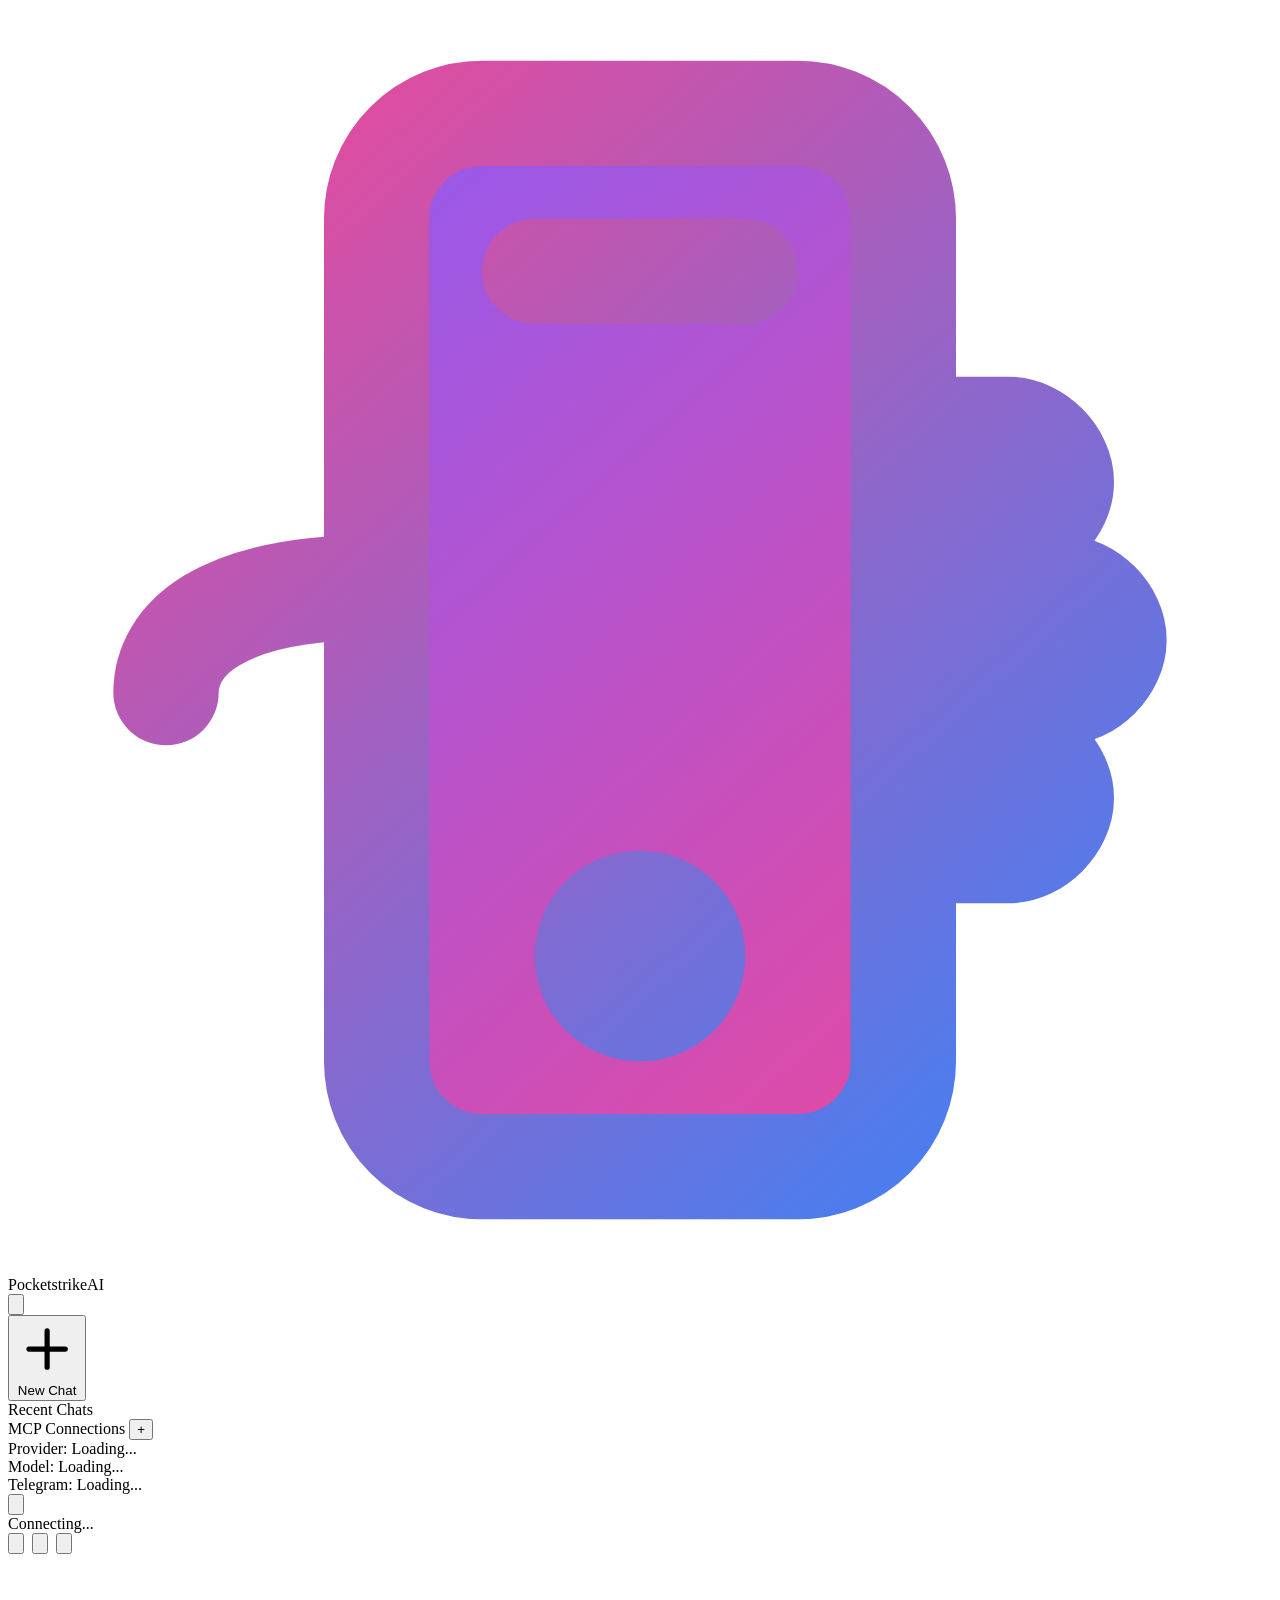
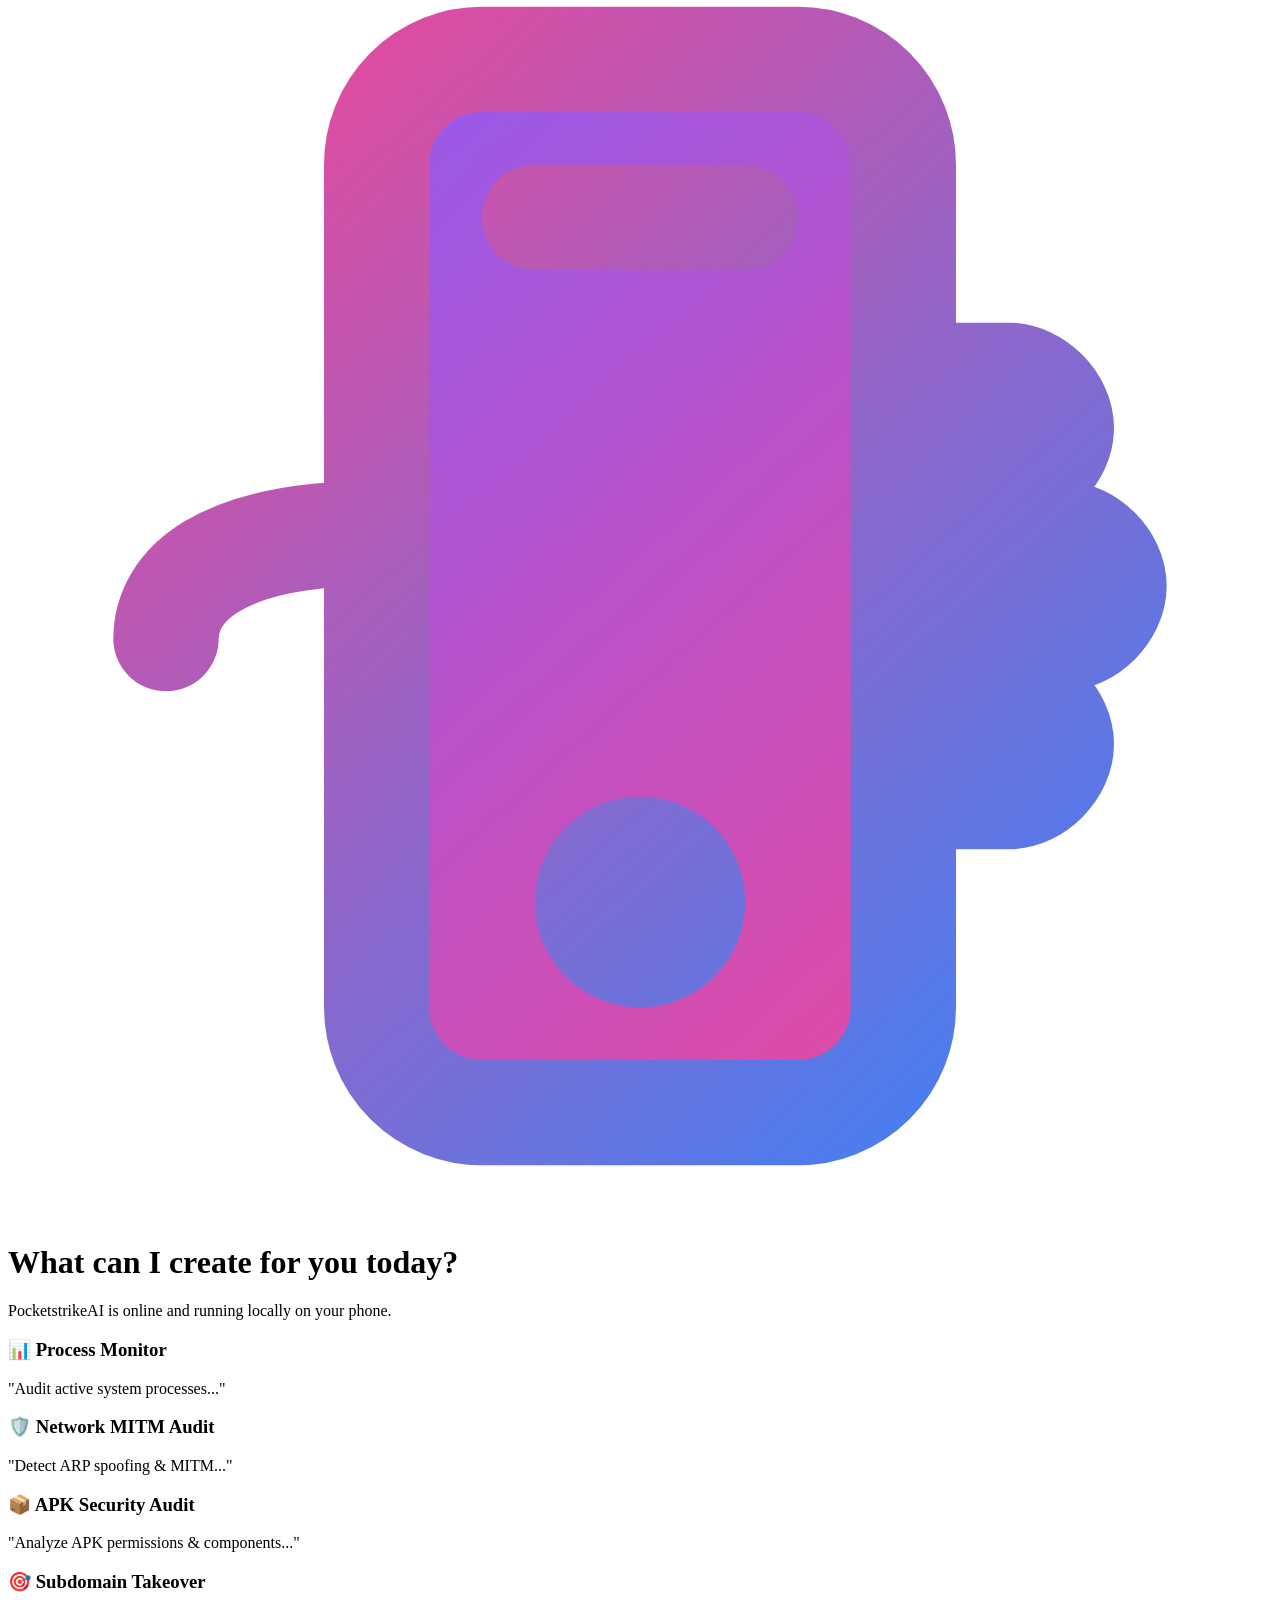
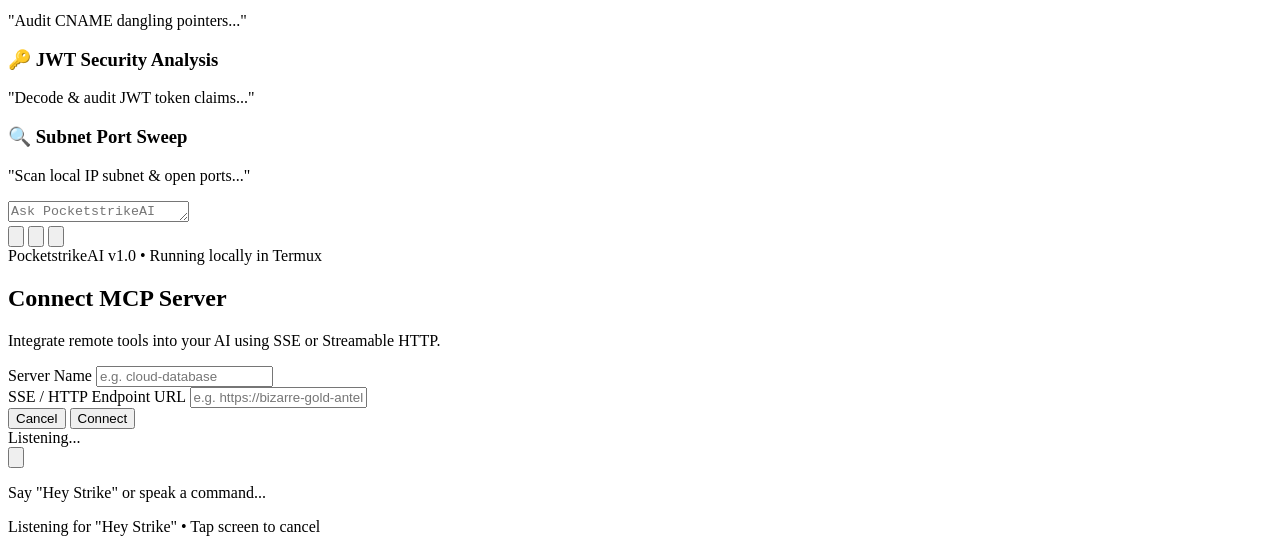
==== templates/index.html @ 2d90cb36 "Hey Strike voice + mobile control + HeyStrike APK + one-command start" ====
<!DOCTYPE html>
<html lang="en">
<head>
    <meta charset="UTF-8">
    <meta name="viewport" content="width=device-width, initial-scale=1.0, maximum-scale=1.0, user-scalable=no">
    <title>PocketstrikeAI - Local Chat Client</title>
    <!-- Outfit & Inter Google Fonts -->
    <link rel="preconnect" href="https://fonts.googleapis.com">
    <link rel="preconnect" href="https://fonts.gstatic.com" crossorigin>
    <link href="https://fonts.googleapis.com/css2?family=Inter:wght@300;400;500;600&family=Outfit:wght@400;500;600;700;800&display=swap" rel="stylesheet">
    <link rel="stylesheet" href="/static/style.css">
</head>
<body>
    <div class="app-container">
        <!-- Sidebar -->
        <aside class="sidebar" id="sidebar">
            <div class="sidebar-header">
                <div class="logo-container">
                    <svg class="logo-icon" viewBox="0 0 24 24" fill="none" xmlns="http://www.w3.org/2000/svg">
                        <g stroke="url(#strokeGrad)" stroke-width="2" stroke-linecap="round" stroke-linejoin="round" fill="none">
                            <rect x="7" y="2" width="10" height="20" rx="2" fill="url(#logoGrad)"/>
                            <path d="M10 5H14"/>
                            <circle cx="12" cy="18" r="1"/>
                            <path d="M3 13C3 12 4 11 7 11" />
                            <path d="M17 8H19C19.5 8 20 8.5 20 9C20 9.5 19.5 10 19 10H17" />
                            <path d="M17 11H20C20.5 11 21 11.5 21 12C21 12.5 20.5 13 20 13H17" />
                            <path d="M17 14H19C19.5 14 20 14.5 20 15C20 15.5 19.5 16 19 16H17" />
                        </g>
                        <defs>
                            <linearGradient id="logoGrad" x1="3" y1="2" x2="21" y2="22" gradientUnits="userSpaceOnUse">
                                <stop stop-color="#8B5CF6" />
                                <stop offset="1" stop-color="#EC4899" />
                            </linearGradient>
                            <linearGradient id="strokeGrad" x1="3" y1="2" x2="21" y2="22" gradientUnits="userSpaceOnUse">
                                <stop stop-color="#EC4899" />
                                <stop offset="1" stop-color="#3B82F6" />
                            </linearGradient>
                        </defs>
                    </svg>
                    <span class="logo-text">Pocketstrike<span>AI</span></span>
                </div>
                <button class="close-sidebar-btn" id="closeSidebarBtn">
                    <svg viewBox="0 0 24 24" fill="none" stroke="currentColor" stroke-width="2" stroke-linecap="round" stroke-linejoin="round"><line x1="18" y1="6" x2="6" y2="18"></line><line x1="6" y1="6" x2="18" y2="18"></line></svg>
                </button>
            </div>

            <button class="new-chat-btn" id="newChatBtn">
                <svg viewBox="0 0 24 24" fill="none" stroke="currentColor" stroke-width="2" stroke-linecap="round" stroke-linejoin="round"><line x1="12" y1="5" x2="12" y2="19"></line><line x1="5" y1="12" x2="19" y2="12"></line></svg>
                New Chat
            </button>

            <!-- Chat History List -->
            <div class="sidebar-history-container">
                <div class="history-label">Recent Chats</div>
                <div class="sidebar-history" id="sidebarHistory">
                    <!-- Chats injected via JS -->
                </div>
            </div>

            <!-- MCP Connections Section -->
            <div class="sidebar-mcp-container">
                <div class="mcp-header-row">
                    <span class="history-label">MCP Connections</span>
                    <button class="add-mcp-btn" id="addMcpBtn" title="Connect Remote MCP Server">+</button>
                </div>
                <div class="sidebar-mcp-list" id="sidebarMcpList">
                    <!-- MCP Connections injected via JS -->
                </div>
            </div>

            <!-- Sidebar Footer Status -->
            <div class="sidebar-footer" id="sidebarFooter">
                <div class="status-card">
                    <div class="status-row">
                        <span class="status-label">Provider:</span>
                        <span class="status-value" id="statusProvider">Loading...</span>
                    </div>
                    <div class="status-row">
                        <span class="status-label">Model:</span>
                        <span class="status-value highlight" id="statusModel">Loading...</span>
                    </div>
                    <div class="status-row">
                        <span class="status-label">Telegram:</span>
                        <span class="status-value-tg" id="statusTelegram">
                            <span class="status-dot"></span>
                            <span class="status-tg-text">Loading...</span>
                        </span>
                    </div>
                </div>
            </div>
        </aside>

        <!-- Main Chat Area -->
        <main class="main-content">
            <!-- Header -->
            <header class="app-header">
                <button class="menu-btn" id="menuBtn">
                    <svg viewBox="0 0 24 24" fill="none" stroke="currentColor" stroke-width="2" stroke-linecap="round" stroke-linejoin="round"><line x1="3" y1="12" x2="21" y2="12"></line><line x1="3" y1="6" x2="21" y2="6"></line><line x1="3" y1="18" x2="21" y2="18"></line></svg>
                </button>
                <div class="header-model-info">
                    <span class="model-badge" id="headerModelBadge">Connecting...</span>
                </div>
                <div class="header-right-actions" style="display: flex; gap: 0.5rem; align-items: center;">
                    <button class="voice-btn" id="voiceBtn" title="Voice Assistant Mode ('Hey Strike')">
                        <svg viewBox="0 0 24 24" fill="none" stroke="currentColor" stroke-width="2" stroke-linecap="round" stroke-linejoin="round">
                            <path d="M12 1a3 3 0 0 0-3 3v8a3 3 0 0 0 6 0V4a3 3 0 0 0-3-3z"></path>
                            <path d="M19 10v2a7 7 0 0 1-14 0v-2"></path>
                            <line x1="12" y1="19" x2="12" y2="23"></line>
                            <line x1="10" y1="23" x2="14" y2="23"></line>
                        </svg>
                    </button>
                    <button class="theme-toggle-btn" id="themeToggleBtn" title="Toggle Light/Dark Mode">
                        <svg id="themeIcon" viewBox="0 0 24 24" fill="none" stroke="currentColor" stroke-width="2" stroke-linecap="round" stroke-linejoin="round"><path id="themeIconPath" d="M21 12.79A9 9 0 1 1 11.21 3 7 7 0 0 0 21 12.79z"></path></svg>
                    </button>
                    <button class="clear-btn" id="clearBtn" title="Clear Chat History">
                        <svg viewBox="0 0 24 24" fill="none" stroke="currentColor" stroke-width="2" stroke-linecap="round" stroke-linejoin="round"><polyline points="3 6 5 6 21 6"></polyline><path d="M19 6v14a2 2 0 0 1-2 2H7a2 2 0 0 1-2-2V6m3 0V4a2 2 0 0 1 2-2h4a2 2 0 0 1 2 2v2"></path><line x1="10" y1="11" x2="10" y2="17"></line><line x1="14" y1="11" x2="14" y2="17"></line></svg>
                    </button>
                </div>
            </header>

            <!-- Chat Window -->
            <div class="chat-window">
                <!-- Welcome Screen -->
                <div class="welcome-screen" id="welcomeScreen">
                    <div class="welcome-header">
                        <div class="glowing-logo">
                            <svg class="welcome-logo-icon" viewBox="0 0 24 24" fill="none" xmlns="http://www.w3.org/2000/svg">
                                <g stroke="url(#welcomeStrokeGrad)" stroke-width="2" stroke-linecap="round" stroke-linejoin="round" fill="none">
                                    <rect x="7" y="2" width="10" height="20" rx="2" fill="url(#welcomeGrad)"/>
                                    <path d="M10 5H14"/>
                                    <circle cx="12" cy="18" r="1"/>
                                    <path d="M3 13C3 12 4 11 7 11" />
                                    <path d="M17 8H19C19.5 8 20 8.5 20 9C20 9.5 19.5 10 19 10H17" />
                                    <path d="M17 11H20C20.5 11 21 11.5 21 12C21 12.5 20.5 13 20 13H17" />
                                    <path d="M17 14H19C19.5 14 20 14.5 20 15C20 15.5 19.5 16 19 16H17" />
                                </g>
                                <defs>
                                    <linearGradient id="welcomeGrad" x1="3" y1="2" x2="21" y2="22" gradientUnits="userSpaceOnUse">
                                        <stop stop-color="#8B5CF6" />
                                        <stop offset="1" stop-color="#EC4899" />
                                    </linearGradient>
                                    <linearGradient id="welcomeStrokeGrad" x1="3" y1="2" x2="21" y2="22" gradientUnits="userSpaceOnUse">
                                        <stop stop-color="#EC4899" />
                                        <stop offset="1" stop-color="#3B82F6" />
                                    </linearGradient>
                                </defs>
                            </svg>
                        </div>
                        <h1>What can I create for you today?</h1>
                        <p id="welcomeSubnote">PocketstrikeAI is online and running locally on your phone.</p>
                    </div>

                    <!-- Suggestions Grid -->
                    <div class="suggestions-grid">
                        <div class="suggestion-card" onclick="fillPrompt('Run a complete system process monitor check and identify high CPU tasks.')">
                            <h3>📊 Process Monitor</h3>
                            <p>"Audit active system processes..."</p>
                        </div>
                        <div class="suggestion-card" onclick="fillPrompt('Audit my local network and check for active ARP spoofing or MITM threats.')">
                            <h3>🛡️ Network MITM Audit</h3>
                            <p>"Detect ARP spoofing & MITM..."</p>
                        </div>
                        <div class="suggestion-card" onclick="fillPrompt('Analyze the APK file sample.apk in my workspace for dangerous permissions.')">
                            <h3>📦 APK Security Audit</h3>
                            <p>"Analyze APK permissions & components..."</p>
                        </div>
                        <div class="suggestion-card" onclick="fillPrompt('Check if the domain test.example.com is vulnerable to subdomain takeover.')">
                            <h3>🎯 Subdomain Takeover</h3>
                            <p>"Audit CNAME dangling pointers..."</p>
                        </div>
                        <div class="suggestion-card" onclick="fillPrompt('Decode and audit this JWT token: eyJhbGciOiJIUzI1NiIsInR5cCI6IkpXVCJ9.eyJzdWIiOiIxMjM0NTY3ODkwIiwibmFtZSI6IkpvaG4gRG9lIiwiaWF0IjoxNTE2MjM5MDIyfQ.SflKxwRJSMeKKF2QT4fwpMeJf36POk6yJV_adQssw5c')">
                            <h3>🔑 JWT Security Analysis</h3>
                            <p>"Decode & audit JWT token claims..."</p>
                        </div>
                        <div class="suggestion-card" onclick="fillPrompt('Scan my local IP subnet for connected devices and open ports.')">
                            <h3>🔍 Subnet Port Sweep</h3>
                            <p>"Scan local IP subnet & open ports..."</p>
                        </div>
                    </div>
                </div>

                <!-- Messages Container -->
                <div class="messages-container" id="messagesContainer">
                    <!-- Messages will be dynamically rendered here -->
                </div>
            </div>

            <!-- Input Section -->
            <footer class="chat-input-area">
                <div class="input-container">
                    <input type="file" id="fileInput" style="display: none;">
                    <textarea id="chatInput" placeholder="Ask PocketstrikeAI anything..." rows="1"></textarea>
                    <div class="input-actions">
                        <button class="action-btn" id="attachBtn" title="Attach file">
                            <svg viewBox="0 0 24 24" fill="none" stroke="currentColor" stroke-width="2" stroke-linecap="round" stroke-linejoin="round"><path d="M21.44 11.05l-9.19 9.19a6 6 0 0 1-8.49-8.49l9.19-9.19a4 4 0 0 1 5.66 5.66l-9.2 9.19a2 2 0 0 1-2.83-2.83l8.49-8.48"></path></svg>
                        </button>
                        <button class="action-btn voice-input-btn" id="voiceInputBtn" title="Voice Assistant ('Hey Strike' / 'Hey Jarvis')">
                            <svg viewBox="0 0 24 24" fill="none" stroke="currentColor" stroke-width="2" stroke-linecap="round" stroke-linejoin="round">
                                <path d="M12 1a3 3 0 0 0-3 3v8a3 3 0 0 0 6 0V4a3 3 0 0 0-3-3z"></path>
                                <path d="M19 10v2a7 7 0 0 1-14 0v-2"></path>
                                <line x1="12" y1="19" x2="12" y2="23"></line>
                                <line x1="10" y1="23" x2="14" y2="23"></line>
                            </svg>
                        </button>
                        <button class="send-btn" id="sendBtn" title="Send message">
                            <svg viewBox="0 0 24 24" fill="none" stroke="currentColor" stroke-width="2" stroke-linecap="round" stroke-linejoin="round"><line x1="22" y1="2" x2="11" y2="13"></line><polygon points="22 2 15 22 11 13 2 9 22 2"></polygon></svg>
                        </button>
                    </div>
                </div>
                <div class="footer-note">
                    PocketstrikeAI v1.0 • Running locally in Termux
                </div>
            </footer>
        </main>
    </div>

    <!-- Overlay for mobile sidebar -->
    <div class="sidebar-overlay" id="sidebarOverlay"></div>

    <!-- Add MCP Connection Modal -->
    <div class="modal-backdrop" id="mcpModal">
        <div class="modal-content">
            <h2>Connect MCP Server</h2>
            <p class="modal-subtext">Integrate remote tools into your AI using SSE or Streamable HTTP.</p>
            <div class="form-group">
                <label for="mcpName">Server Name</label>
                <input type="text" id="mcpName" placeholder="e.g. cloud-database" required>
            </div>
            <div class="form-group" id="mcpUrlGroup">
                <label for="mcpUrl">SSE / HTTP Endpoint URL</label>
                <input type="url" id="mcpUrl" placeholder="e.g. https://bizarre-gold-antelope.fastmcp.app/mcp">
            </div>
            <div class="modal-actions">
                <button class="modal-cancel-btn" id="mcpCancelBtn">Cancel</button>
                <button class="modal-submit-btn" id="mcpSubmitBtn">Connect</button>
            </div>
        </div>
    </div>

    <!-- 🎙️ Google Assistant / JARVIS Floating Voice HUD -->
    <div class="voice-assistant-overlay" id="voiceAssistantOverlay">
        <div class="voice-hud-glow"></div>
        <div class="voice-hud-container">
            <div class="voice-hud-top">
                <div class="voice-hud-status-badge">
                    <span class="voice-hud-dot"></span>
                    <span class="voice-hud-status-text" id="voiceHudStatus">Listening...</span>
                </div>
                <button class="voice-hud-close-btn" id="voiceHudClose" title="Dismiss Voice Assistant">
                    <svg viewBox="0 0 24 24" fill="none" stroke="currentColor" stroke-width="2.5" stroke-linecap="round" stroke-linejoin="round"><line x1="18" y1="6" x2="6" y2="18"></line><line x1="6" y1="6" x2="18" y2="18"></line></svg>
                </button>
            </div>
            <div class="voice-hud-middle">
                <div class="voice-hud-transcript-box">
                    <p class="voice-hud-transcript" id="voiceHudTranscript">Say "Hey Strike" or speak a command...</p>
                </div>
            </div>
            <div class="voice-hud-bottom">
                <div class="voice-hud-visualizer" id="voiceHudVisualizer">
                    <span class="voice-wave-bar bar-1"></span>
                    <span class="voice-wave-bar bar-2"></span>
                    <span class="voice-wave-bar bar-3"></span>
                    <span class="voice-wave-bar bar-4"></span>
                    <span class="voice-wave-bar bar-5"></span>
                </div>
                <span class="voice-hud-tip">Listening for "Hey Strike" • Tap screen to cancel</span>
            </div>
        </div>
    </div>

    <script src="/static/script.js"></script>
</body>
</html>
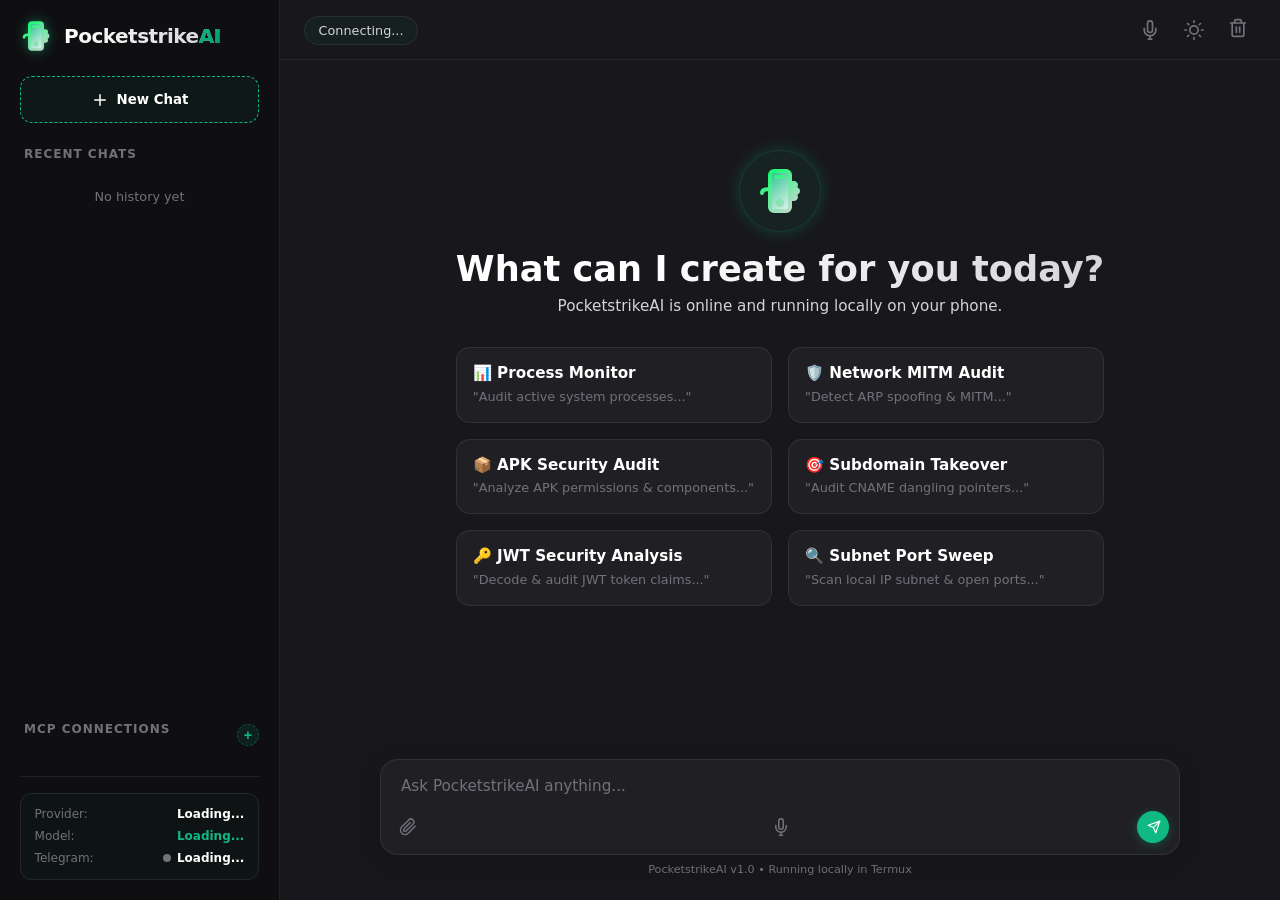
==== commit b3d9959f: "audit P0: keystore env+gitignore, localhost bind/CORS, netsec, FileProvider, 5-level perms, MCP regi" ====
--- a/templates/index.html
+++ b/templates/index.html
@@ -4,10 +4,7 @@
     <meta charset="UTF-8">
     <meta name="viewport" content="width=device-width, initial-scale=1.0, maximum-scale=1.0, user-scalable=no">
     <title>PocketstrikeAI - Local Chat Client</title>
-    <!-- Outfit & Inter Google Fonts -->
-    <link rel="preconnect" href="https://fonts.googleapis.com">
-    <link rel="preconnect" href="https://fonts.gstatic.com" crossorigin>
-    <link href="https://fonts.googleapis.com/css2?family=Inter:wght@300;400;500;600&family=Outfit:wght@400;500;600;700;800&display=swap" rel="stylesheet">
+    <!-- ponytail: no webfonts — system stack, zero CDN dependency, works offline -->
     <link rel="stylesheet" href="/static/style.css">
 </head>
 <body>
--- a/static/style.css
+++ b/static/style.css
@@ -0,0 +1,1910 @@
+/* Design System Variables (Dark Mode by Default) */
+:root {
+    --bg-main: #18181c;       /* Grey Background (Zinc-900) */
+    --bg-sidebar: #0f0f11;    /* Black Sidebar */
+    --bg-card: rgba(39, 39, 42, 0.6);   /* Zinc-800 Glass Cards */
+    --bg-input: #202024;      /* Zinc-800 Dark Input */
+    
+    /* Primary Accent (Green in Dark Mode) */
+    --accent-primary: #10B981;  /* Emerald Green */
+    --accent-primary-bright: #00FF66; /* Neon Green */
+    --accent-primary-rgb: 16, 185, 129; /* Raw RGB for translucent alpha values */
+    --accent-red: #EF4444;    /* Error Red */
+    
+    /* Gradients */
+    --grad-primary: linear-gradient(135deg, var(--accent-primary) 0%, #059669 100%);
+    --grad-dark: linear-gradient(180deg, #1c1c22 0%, #121214 100%);
+    
+    /* Borders & Outlines */
+    --border-glass: rgba(255, 255, 255, 0.08);
+    --border-glow: rgba(var(--accent-primary-rgb), 0.15);
+    --border-glow-active: rgba(var(--accent-primary-rgb), 0.35);
+    
+    /* Text Colors (White & Light Grey) */
+    --text-primary: #ffffff;
+    --text-secondary: #d4d4d8;  /* Zinc-300 */
+    --text-muted: #71717a;      /* Zinc-500 */
+    
+    /* Shadow Effects */
+    --shadow-neon: 0 0 15px rgba(var(--accent-primary-rgb), 0.25);
+    --shadow-card: 0 8px 32px 0 rgba(0, 0, 0, 0.45);
+    
+    /* Transition Speed */
+    --transition-smooth: all 0.3s cubic-bezier(0.4, 0, 0.2, 1);
+}
+
+/* Light Mode Variables Override (Swaps Green to Blue Accent) */
+body.light-mode {
+    --bg-main: #f4f4f5;       /* Light Grey Background (Zinc-100) */
+    --bg-sidebar: #ffffff;    /* White Sidebar */
+    --bg-card: rgba(255, 255, 255, 0.95);   /* White Cards */
+    --bg-input: #ffffff;      /* White Input */
+    
+    /* Primary Accent (Blue in Light Mode) */
+    --accent-primary: #2563eb;  /* Royal Blue-600 */
+    --accent-primary-bright: #3b82f6; /* Vibrant Blue-500 */
+    --accent-primary-rgb: 37, 99, 235;
+    
+    /* Gradients */
+    --grad-primary: linear-gradient(135deg, #3b82f6 0%, #1d4ed8 100%);
+    --grad-dark: linear-gradient(180deg, #ffffff 0%, #f4f4f5 100%);
+    
+    /* Borders & Outlines */
+    --border-glass: rgba(9, 9, 11, 0.1);
+    --border-glow: rgba(var(--accent-primary-rgb), 0.1);
+    --border-glow-active: rgba(var(--accent-primary-rgb), 0.25);
+    
+    /* Text Colors (Black & Dark Grey) */
+    --text-primary: #09090b;    /* Zinc-950 (Black) */
+    --text-secondary: #27272a;  /* Zinc-800 (Dark Grey) */
+    --text-muted: #71717a;      /* Zinc-500 */
+    
+    /* Shadow Effects */
+    --shadow-neon: 0 0 10px rgba(var(--accent-primary-rgb), 0.15);
+    --shadow-card: 0 8px 32px 0 rgba(9, 9, 11, 0.05);
+}
+
+/* Global Transitions for Theme Swapping */
+body, aside, main, header, footer, .sidebar, .main-content, .app-header, 
+.chat-window, .message-bubble, .input-container, .theme-toggle-btn, .clear-btn, 
+.new-chat-btn, .suggestion-card, .status-card, .history-item, .model-badge {
+    transition: background-color 0.3s ease, color 0.3s ease, border-color 0.3s ease, box-shadow 0.3s ease, transform 0.3s ease;
+}
+
+/* Reset and Global Styles */
+* {
+    margin: 0;
+    padding: 0;
+    box-sizing: border-box;
+}
+
+body {
+    font-family: system-ui, -apple-system, 'Segoe UI', Roboto, sans-serif;
+    background-color: var(--bg-main);
+    color: var(--text-primary);
+    overflow: hidden;
+    height: 100vh;
+    width: 100vw;
+}
+
+h1, h2, h3, .logo-text {
+        font-family: system-ui, -apple-system, 'Segoe UI', Roboto, sans-serif;
+}
+
+/* Scrollbar styling */
+::-webkit-scrollbar {
+    width: 6px;
+    height: 6px;
+}
+::-webkit-scrollbar-track {
+    background: transparent;
+}
+::-webkit-scrollbar-thumb {
+    background: rgba(var(--accent-primary-rgb), 0.1);
+    border-radius: 4px;
+}
+::-webkit-scrollbar-thumb:hover {
+    background: rgba(var(--accent-primary-rgb), 0.3);
+}
+
+/* Main Container Layout */
+.app-container {
+    display: flex;
+    height: 100vh;
+    width: 100vw;
+    max-width: 100%;
+    position: relative;
+    overflow: hidden;
+}
+
+/* Sidebar Styling */
+.sidebar {
+    width: 280px;
+    background-color: var(--bg-sidebar);
+    border-right: 1px solid var(--border-glass);
+    display: flex;
+    flex-direction: column;
+    padding: 1.25rem;
+    z-index: 100;
+    flex-shrink: 0;
+}
+
+.sidebar-header {
+    display: flex;
+    align-items: center;
+    justify-content: space-between;
+    margin-bottom: 1.5rem;
+}
+
+.logo-container {
+    display: flex;
+    align-items: center;
+    gap: 0.75rem;
+}
+
+.logo-icon {
+    width: 32px;
+    height: 32px;
+    filter: drop-shadow(0 0 6px rgba(var(--accent-primary-rgb), 0.5));
+}
+
+/* Dynamically color SVG logo gradients via CSS Stops */
+#logoGrad stop:first-child, #welcomeGrad stop:first-child {
+    stop-color: var(--accent-primary);
+}
+#logoGrad stop:last-child, #welcomeGrad stop:last-child {
+    stop-color: var(--text-primary);
+}
+#strokeGrad stop:first-child, #welcomeStrokeGrad stop:first-child {
+    stop-color: var(--accent-primary-bright);
+}
+#strokeGrad stop:last-child, #welcomeStrokeGrad stop:last-child {
+    stop-color: var(--text-secondary);
+}
+
+.logo-text {
+    font-size: 1.25rem;
+    font-weight: 800;
+    letter-spacing: -0.5px;
+    background: linear-gradient(to right, var(--text-primary), var(--text-secondary));
+    -webkit-background-clip: text;
+    -webkit-text-fill-color: transparent;
+}
+
+.logo-text span {
+    background: var(--grad-primary);
+    -webkit-background-clip: text;
+    -webkit-text-fill-color: transparent;
+}
+
+.close-sidebar-btn {
+    display: none;
+    background: none;
+    border: none;
+    color: var(--text-muted);
+    cursor: pointer;
+}
+
+.new-chat-btn {
+    display: flex;
+    align-items: center;
+    justify-content: center;
+    gap: 0.5rem;
+    width: 100%;
+    padding: 0.85rem;
+    border-radius: 12px;
+    border: 1px dashed var(--accent-primary);
+    background: rgba(var(--accent-primary-rgb), 0.05);
+    color: var(--text-primary);
+        font-family: system-ui, -apple-system, 'Segoe UI', Roboto, sans-serif;
+    font-weight: 600;
+    cursor: pointer;
+    margin-bottom: 1.5rem;
+}
+
+.new-chat-btn svg {
+    width: 18px;
+    height: 18px;
+    transition: var(--transition-smooth);
+}
+
+.new-chat-btn:hover {
+    background: var(--grad-primary);
+    border-color: transparent;
+    box-shadow: var(--shadow-neon);
+    color: #ffffff; /* keep text white on hover in light mode */
+    transform: translateY(-1px);
+}
+
+.new-chat-btn:hover svg {
+    transform: rotate(90deg);
+}
+
+/* Sidebar History List */
+.sidebar-history-container {
+    flex-grow: 1;
+    display: flex;
+    flex-direction: column;
+    overflow-y: auto;
+    margin-bottom: 1rem;
+}
+
+.history-label {
+    font-size: 0.75rem;
+    text-transform: uppercase;
+    letter-spacing: 1px;
+    color: var(--text-muted);
+    font-weight: 700;
+    margin-bottom: 0.75rem;
+    padding-left: 0.25rem;
+}
+
+.sidebar-history {
+    display: flex;
+    flex-direction: column;
+    gap: 0.4rem;
+}
+
+.history-item {
+    display: flex;
+    align-items: center;
+    justify-content: space-between;
+    padding: 0.75rem 0.85rem;
+    border-radius: 10px;
+    background: transparent;
+    border: 1px solid transparent;
+    color: var(--text-secondary);
+    cursor: pointer;
+    user-select: none;
+    position: relative;
+    overflow: hidden;
+}
+
+.history-item-content {
+    display: flex;
+    align-items: center;
+    gap: 0.65rem;
+    flex-grow: 1;
+    overflow: hidden;
+    white-space: nowrap;
+    text-overflow: ellipsis;
+}
+
+.history-item-content svg {
+    width: 16px;
+    height: 16px;
+    color: var(--text-muted);
+    flex-shrink: 0;
+}
+
+.history-item-title {
+    font-size: 0.875rem;
+    overflow: hidden;
+    text-overflow: ellipsis;
+}
+
+.history-actions {
+    display: none;
+    align-items: center;
+    gap: 0.35rem;
+}
+
+.history-action-btn {
+    background: none;
+    border: none;
+    color: var(--text-muted);
+    cursor: pointer;
+    padding: 2px;
+    border-radius: 4px;
+}
+
+.history-action-btn:hover {
+    color: var(--text-primary);
+    background: rgba(var(--accent-primary-rgb), 0.1);
+}
+
+.history-action-btn svg {
+    width: 14px;
+    height: 14px;
+}
+
+.history-item:hover {
+    background: rgba(var(--accent-primary-rgb), 0.05);
+    color: var(--text-primary);
+}
+
+.history-item:hover .history-actions {
+    display: flex;
+}
+
+.history-item.active {
+    background: rgba(var(--accent-primary-rgb), 0.1);
+    border-color: rgba(var(--accent-primary-rgb), 0.25);
+    color: var(--text-primary);
+}
+
+.history-item.active .history-item-content svg {
+    color: var(--accent-primary);
+}
+
+/* Sidebar Footer (Status Box) */
+.sidebar-footer {
+    padding-top: 1rem;
+    border-top: 1px solid var(--border-glass);
+}
+
+.status-card {
+    background: rgba(var(--accent-primary-rgb), 0.03);
+    border: 1px solid var(--border-glass);
+    border-radius: 12px;
+    padding: 0.85rem;
+    font-size: 0.75rem;
+}
+
+.status-row {
+    display: flex;
+    justify-content: space-between;
+    align-items: center;
+    margin-bottom: 0.5rem;
+}
+
+.status-row:last-child {
+    margin-bottom: 0;
+}
+
+.status-label {
+    color: var(--text-muted);
+    font-weight: 500;
+}
+
+.status-value {
+    color: var(--text-primary);
+    font-weight: 600;
+}
+
+.status-value.highlight {
+    color: var(--accent-primary);
+    max-width: 130px;
+    overflow: hidden;
+    text-overflow: ellipsis;
+    white-space: nowrap;
+}
+
+.status-value-tg {
+    display: flex;
+    align-items: center;
+    gap: 0.35rem;
+    font-weight: 600;
+}
+
+.status-dot {
+    width: 8px;
+    height: 8px;
+    border-radius: 50%;
+    background-color: var(--text-muted);
+}
+
+.status-value-tg.active .status-dot {
+    background-color: var(--accent-primary);
+    box-shadow: 0 0 8px var(--accent-primary);
+    animation: pulse 2s infinite;
+}
+
+.status-value-tg.active {
+    color: var(--accent-primary);
+}
+
+.status-value-tg.disabled {
+    color: var(--text-muted);
+}
+
+.status-value-tg.disabled .status-dot {
+    background-color: var(--text-muted);
+}
+
+@keyframes pulse {
+    0% { transform: scale(1); opacity: 1; }
+    50% { transform: scale(1.2); opacity: 0.6; }
+    100% { transform: scale(1); opacity: 1; }
+}
+
+/* Main Content Area */
+.main-content {
+    flex-grow: 1;
+    min-width: 0;
+    max-width: 100%;
+    display: flex;
+    flex-direction: column;
+    height: 100vh;
+    background-color: var(--bg-main);
+    position: relative;
+    overflow: hidden;
+}
+
+/* Header */
+.app-header {
+    height: 60px;
+    padding: 0 1.5rem;
+    border-bottom: 1px solid var(--border-glass);
+    display: flex;
+    align-items: center;
+    justify-content: space-between;
+    backdrop-filter: blur(12px);
+    background: rgba(var(--bg-main), 0.8);
+    z-index: 50;
+    width: 100%;
+    max-width: 100%;
+    min-width: 0;
+}
+
+.menu-btn {
+    background: none;
+    border: none;
+    color: var(--text-primary);
+    cursor: pointer;
+    display: none;
+    padding: 6px;
+    border-radius: 6px;
+}
+
+.menu-btn svg {
+    width: 24px;
+    height: 24px;
+}
+
+.model-badge {
+    background: rgba(var(--accent-primary-rgb), 0.05);
+    border: 1px solid var(--border-glass);
+    color: var(--text-secondary);
+    padding: 0.35rem 0.85rem;
+    border-radius: 20px;
+    font-size: 0.8rem;
+    font-weight: 500;
+}
+
+/* Voice Assistant Button */
+.voice-btn {
+    background: none;
+    border: none;
+    color: var(--text-muted);
+    cursor: pointer;
+    padding: 8px;
+    border-radius: 50%;
+    display: flex;
+    align-items: center;
+    justify-content: center;
+    transition: all 0.3s ease;
+    position: relative;
+}
+
+.voice-btn:hover {
+    color: var(--accent-primary);
+    background: rgba(var(--accent-primary-rgb), 0.15);
+}
+
+.voice-btn svg {
+    width: 20px;
+    height: 20px;
+}
+
+.voice-btn.active {
+    color: #10b981;
+    background: rgba(16, 185, 129, 0.2);
+    box-shadow: 0 0 12px rgba(16, 185, 129, 0.5);
+    animation: voicePulse 1.5s infinite;
+}
+
+@keyframes voicePulse {
+    0% {
+        box-shadow: 0 0 0 0 rgba(16, 185, 129, 0.7);
+    }
+    70% {
+        box-shadow: 0 0 0 10px rgba(16, 185, 129, 0);
+    }
+    100% {
+        box-shadow: 0 0 0 0 rgba(16, 185, 129, 0);
+    }
+}
+
+.theme-toggle-btn {
+    background: none;
+    border: none;
+    color: var(--text-muted);
+    cursor: pointer;
+    padding: 8px;
+    border-radius: 8px;
+    display: flex;
+    align-items: center;
+    justify-content: center;
+}
+
+.theme-toggle-btn:hover {
+    color: var(--accent-primary);
+    background: rgba(var(--accent-primary-rgb), 0.1);
+}
+
+.theme-toggle-btn svg {
+    width: 20px;
+    height: 20px;
+}
+
+.clear-btn {
+    background: none;
+    border: none;
+    color: var(--text-muted);
+    cursor: pointer;
+    padding: 8px;
+    border-radius: 8px;
+}
+
+.clear-btn:hover {
+    color: var(--accent-red);
+    background: rgba(239, 68, 68, 0.1);
+}
+
+.clear-btn svg {
+    width: 20px;
+    height: 20px;
+}
+
+/* Chat Window & Scrolling */
+.chat-window {
+    flex-grow: 1;
+    min-width: 0;
+    max-width: 100%;
+    overflow-y: auto;
+    overflow-x: hidden;
+    padding: 1.5rem;
+    display: flex;
+    flex-direction: column;
+}
+
+/* Welcome Screen */
+.welcome-screen {
+    margin: auto;
+    max-width: 650px;
+    text-align: center;
+    display: flex;
+    flex-direction: column;
+    gap: 2rem;
+    animation: fadeIn 0.5s ease-out;
+}
+
+.glowing-logo {
+    display: inline-flex;
+    padding: 1rem;
+    border-radius: 50%;
+    background: rgba(var(--accent-primary-rgb), 0.07);
+    border: 1px solid rgba(var(--accent-primary-rgb), 0.15);
+    box-shadow: var(--shadow-neon);
+    margin-bottom: 1rem;
+}
+
+.welcome-logo-icon {
+    width: 48px;
+    height: 48px;
+}
+
+.welcome-header h1 {
+    font-size: 2.2rem;
+    font-weight: 855;
+    margin-bottom: 0.5rem;
+    background: linear-gradient(135deg, var(--text-primary) 30%, var(--text-secondary));
+    -webkit-background-clip: text;
+    -webkit-text-fill-color: transparent;
+}
+
+.welcome-header p {
+    color: var(--text-secondary);
+    font-size: 0.95rem;
+}
+
+.suggestions-grid {
+    display: grid;
+    grid-template-columns: 1fr 1fr;
+    gap: 1rem;
+}
+
+.suggestion-card {
+    background: var(--bg-card);
+    border: 1px solid var(--border-glass);
+    border-radius: 14px;
+    padding: 1rem;
+    text-align: left;
+    cursor: pointer;
+}
+
+.suggestion-card h3 {
+    font-size: 0.95rem;
+    color: var(--text-primary);
+    margin-bottom: 0.35rem;
+}
+
+.suggestion-card p {
+    font-size: 0.8rem;
+    color: var(--text-muted);
+    line-height: 1.4;
+}
+
+.suggestion-card:hover {
+    border-color: var(--accent-primary);
+    background: rgba(var(--accent-primary-rgb), 0.05);
+    box-shadow: 0 4px 20px rgba(var(--accent-primary-rgb), 0.1);
+    transform: translateY(-2px);
+}
+
+/* Messages Container */
+.messages-container {
+    width: 100%;
+    max-width: 800px;
+    min-width: 0;
+    margin: 0 auto;
+    display: flex;
+    flex-direction: column;
+    gap: 1.5rem;
+    padding-bottom: 50px;
+}
+
+/* Individual Messages */
+.message {
+    display: flex;
+    gap: 1rem;
+    width: 100%;
+    max-width: 100%;
+    min-width: 0;
+    animation: messageSlideIn 0.3s cubic-bezier(0.18, 0.89, 0.32, 1.28);
+}
+
+.message-avatar {
+    width: 36px;
+    height: 36px;
+    border-radius: 50%;
+    display: flex;
+    align-items: center;
+    justify-content: center;
+    flex-shrink: 0;
+}
+
+.message.user {
+    justify-content: flex-end;
+}
+
+.message.user .message-avatar {
+    order: 2;
+    background: var(--grad-primary);
+    box-shadow: var(--shadow-neon);
+}
+
+.message.assistant .message-avatar {
+    background: var(--bg-card);
+    border: 1px solid var(--border-glass);
+}
+
+.message-avatar svg {
+    width: 18px;
+    height: 18px;
+    color: #ffffff;
+}
+
+body.light-mode .message.assistant .message-avatar svg {
+    color: var(--text-primary);
+}
+
+.message-content-wrapper {
+    max-width: 75%;
+    min-width: 0;
+    display: flex;
+    flex-direction: column;
+    gap: 0.35rem;
+}
+
+.message.user .message-content-wrapper {
+    align-items: flex-end;
+}
+
+.message-bubble {
+    padding: 0.85rem 1.15rem;
+    border-radius: 16px;
+    font-size: 0.95rem;
+    line-height: 1.55;
+    word-break: break-word;
+    overflow-wrap: break-word;
+    min-width: 0;
+    max-width: 100%;
+    overflow-x: auto;
+}
+
+.message.user .message-bubble {
+    background: var(--grad-primary);
+    color: #ffffff;
+    border-bottom-right-radius: 4px;
+    box-shadow: 0 4px 15px rgba(var(--accent-primary-rgb), 0.15);
+}
+
+.message.assistant .message-bubble {
+    background: var(--bg-card);
+    border: 1px solid var(--border-glass);
+    color: var(--text-primary);
+    border-top-left-radius: 4px;
+    box-shadow: var(--shadow-card);
+}
+
+.message-actions {
+    display: flex;
+    gap: 0.5rem;
+    opacity: 0;
+    transition: var(--transition-smooth);
+}
+
+.message:hover .message-actions {
+    opacity: 1;
+}
+
+.msg-action-btn {
+    background: none;
+    border: none;
+    color: var(--text-muted);
+    cursor: pointer;
+    padding: 3px;
+    border-radius: 4px;
+}
+
+.msg-action-btn:hover {
+    color: var(--text-primary);
+    background: rgba(var(--accent-primary-rgb), 0.1);
+}
+
+.msg-action-btn svg {
+    width: 14px;
+    height: 14px;
+}
+
+/* Markdown Styling inside assistant bubble */
+.message-bubble p {
+    margin-bottom: 0.75rem;
+}
+.message-bubble p:last-child {
+    margin-bottom: 0;
+}
+.message-bubble strong {
+    color: var(--text-primary);
+    font-weight: 600;
+}
+.message-bubble code {
+    background: rgba(var(--accent-primary-rgb), 0.1);
+    padding: 0.15rem 0.35rem;
+    border-radius: 4px;
+    font-family: monospace;
+    font-size: 0.85em;
+    border: 1px solid rgba(var(--accent-primary-rgb), 0.05);
+    word-break: break-word;
+    overflow-wrap: break-word;
+}
+.message-bubble pre {
+    background: #0f0f12;
+    border: 1px solid var(--border-glass);
+    border-radius: 10px;
+    padding: 0.95rem;
+    overflow-x: auto;
+    max-width: 100%;
+    min-width: 0;
+    margin: 0.5rem 0 1rem 0;
+    position: relative;
+    white-space: pre;
+    word-break: normal;
+}
+body.light-mode .message-bubble pre {
+    background: #18181c;
+    color: #ffffff;
+}
+.message-bubble pre code {
+    background: transparent;
+    padding: 0;
+    border: none;
+    display: block;
+    font-family: 'Courier New', Courier, monospace;
+    font-size: 0.9rem;
+    line-height: 1.45;
+    white-space: pre;
+    word-break: normal;
+}
+.message-bubble ul, .message-bubble ol {
+    margin-left: 1.25rem;
+    margin-bottom: 0.75rem;
+}
+.message-bubble li {
+    margin-bottom: 0.25rem;
+}
+
+.code-header {
+    background: #181822;
+    border-top-left-radius: 10px;
+    border-top-right-radius: 10px;
+    padding: 0.45rem 0.95rem;
+    display: flex;
+    justify-content: space-between;
+    align-items: center;
+    border-bottom: 1px solid var(--border-glass);
+    font-size: 0.75rem;
+    color: #71717a;
+    font-weight: 500;
+    margin-top: 0.5rem;
+    position: relative;
+    z-index: 10;
+    max-width: 100%;
+    min-width: 0;
+}
+
+.code-header + pre {
+    border-top-left-radius: 0;
+    border-top-right-radius: 0;
+    border-top: none;
+    margin-top: 0;
+}
+
+.copy-code-btn {
+    background: transparent;
+    border: 1px solid var(--border-glass);
+    color: #71717a;
+    border-radius: 4px;
+    padding: 2px 6px;
+    cursor: pointer;
+}
+
+.copy-code-btn:hover {
+    color: white;
+    background: rgba(255, 255, 255, 0.05);
+}
+
+/* Typing Indicator */
+.typing-indicator {
+    display: flex;
+    align-items: center;
+    gap: 0.35rem;
+    padding: 0.5rem 0;
+}
+
+.typing-dot {
+    width: 6px;
+    height: 6px;
+    background: var(--text-muted);
+    border-radius: 50%;
+    animation: typing 1.4s infinite ease-in-out;
+}
+
+.typing-dot:nth-child(1) { animation-delay: -0.32s; }
+.typing-dot:nth-child(2) { animation-delay: -0.16s; }
+
+@keyframes typing {
+    0%, 80%, 100% { transform: scale(0.6); opacity: 0.4; }
+    40% { transform: scale(1.2); opacity: 1; }
+}
+
+/* Chat Input Footer Area */
+.chat-input-area {
+    padding: 0.75rem 1.5rem 1.5rem;
+    background-color: var(--bg-main);
+    display: flex;
+    flex-direction: column;
+    align-items: center;
+    gap: 0.5rem;
+    border-top: 1px solid transparent;
+}
+
+.input-container {
+    width: 100%;
+    max-width: 800px;
+    background: var(--bg-input);
+    border: 1px solid var(--border-glass);
+    border-radius: 18px;
+    display: flex;
+    flex-direction: column;
+    padding: 0.65rem;
+    position: relative;
+    box-shadow: 0 4px 24px rgba(0,0,0,0.15);
+}
+
+.input-container:focus-within {
+    border-color: rgba(var(--accent-primary-rgb), 0.4);
+    box-shadow: 0 0 18px rgba(var(--accent-primary-rgb), 0.15), 0 4px 24px rgba(0,0,0,0.15);
+}
+
+.input-container textarea {
+    background: transparent;
+    border: none;
+    outline: none;
+    color: var(--text-primary);
+    font-family: inherit;
+    font-size: 0.95rem;
+    resize: none;
+    padding: 0.4rem 0.6rem;
+    max-height: 200px;
+    min-height: 24px;
+    line-height: 1.4;
+    width: 100%;
+    margin-bottom: 0.35rem;
+}
+
+.input-container textarea::placeholder {
+    color: var(--text-muted);
+}
+
+.input-actions {
+    display: flex;
+    justify-content: space-between;
+    align-items: center;
+}
+
+.action-btn {
+    background: none;
+    border: none;
+    color: var(--text-muted);
+    cursor: pointer;
+    padding: 8px;
+    border-radius: 50%;
+    display: flex;
+    align-items: center;
+    justify-content: center;
+}
+
+.action-btn:hover {
+    color: var(--text-primary);
+    background: rgba(var(--accent-primary-rgb), 0.1);
+}
+
+.action-btn svg {
+    width: 18px;
+    height: 18px;
+}
+
+.send-btn {
+    background: var(--accent-primary);
+    border: none;
+    color: white;
+    cursor: pointer;
+    width: 32px;
+    height: 32px;
+    border-radius: 50%;
+    display: flex;
+    align-items: center;
+    justify-content: center;
+    box-shadow: 0 2px 10px rgba(var(--accent-primary-rgb), 0.3);
+}
+
+.send-btn svg {
+    width: 14px;
+    height: 14px;
+    transform: translateX(1px);
+}
+
+.send-btn:hover {
+    background: var(--accent-primary-bright);
+    box-shadow: 0 2px 12px rgba(var(--accent-primary-rgb), 0.5);
+    transform: scale(1.05);
+}
+
+.send-btn:disabled {
+    background: rgba(var(--accent-primary-rgb), 0.05);
+    color: var(--text-muted);
+    box-shadow: none;
+    cursor: not-allowed;
+}
+
+.send-btn.generating {
+    background: #ff4757;
+    box-shadow: 0 2px 10px rgba(255, 71, 87, 0.3);
+}
+
+.send-btn.generating svg {
+    transform: none;
+}
+
+.send-btn.generating:hover {
+    background: #ff6b81;
+    box-shadow: 0 2px 12px rgba(255, 71, 87, 0.5);
+}
+
+.footer-note {
+    font-size: 0.7rem;
+    color: var(--text-muted);
+}
+
+/* Animations */
+@keyframes fadeIn {
+    from { opacity: 0; transform: translateY(10px); }
+    to { opacity: 1; transform: translateY(0); }
+}
+
+@keyframes messageSlideIn {
+    from { opacity: 0; transform: translateY(15px); }
+    to { opacity: 1; transform: translateY(0); }
+}
+
+/* Sidebar Overlay for Mobile */
+.sidebar-overlay {
+    position: fixed;
+    top: 0;
+    left: 0;
+    width: 100vw;
+    height: 100vh;
+    background: rgba(0, 0, 0, 0.4);
+    backdrop-filter: blur(4px);
+    z-index: 90;
+    opacity: 0;
+    pointer-events: none;
+    transition: var(--transition-smooth);
+}
+
+/* Mobile Responsiveness Rules */
+@media (max-width: 768px) {
+    .sidebar {
+        position: fixed;
+        top: 0;
+        left: 0;
+        height: 100vh;
+        transform: translateX(-100%);
+        box-shadow: none;
+    }
+    
+    .menu-btn {
+        display: block;
+    }
+    
+    .close-sidebar-btn {
+        display: block;
+    }
+    
+    .suggestions-grid {
+        grid-template-columns: 1fr;
+    }
+    
+    /* Active classes when sidebar toggled open */
+    .sidebar.open {
+        transform: translateX(0);
+        box-shadow: 10px 0 30px rgba(0,0,0,0.3);
+    }
+    
+    .sidebar-overlay.show {
+        opacity: 1;
+        pointer-events: auto;
+    }
+    
+    .chat-window {
+        padding: 0.85rem 0.6rem;
+    }
+    
+    .chat-input-area {
+        padding: 0.5rem 0.6rem 0.75rem;
+    }
+    
+    .message {
+        gap: 0.5rem;
+    }
+    
+    .message-content-wrapper {
+        max-width: 88%;
+        min-width: 0;
+    }
+
+    .message-bubble {
+        padding: 0.75rem 0.9rem;
+        font-size: 0.9rem;
+    }
+
+    .message-bubble pre {
+        padding: 0.65rem 0.75rem;
+        font-size: 0.82rem;
+    }
+}
+/* Tool Execution Block (ChatGPT-style inline tool calling) */
+.tool-execution-block {
+    margin: 0;
+    width: 100%;
+    background: rgba(255, 255, 255, 0.02);
+    border: 1px solid var(--border-glass);
+    border-radius: 12px;
+    overflow: hidden;
+    font-size: 0.85rem;
+    display: flex;
+    flex-direction: column;
+}
+
+body.light-mode .tool-execution-block {
+    background: rgba(0, 0, 0, 0.02);
+    border-color: #e4e4e7;
+}
+
+.message-bubble .tool-execution-block {
+    margin: 0.5rem 0;
+    max-width: 100%;
+}
+
+/* System Tool Message Layout (Avatar outside container) */
+.message.system-tool {
+    display: flex;
+    gap: 1rem;
+    width: 100%;
+    animation: messageSlideIn 0.3s cubic-bezier(0.18, 0.89, 0.32, 1.28);
+}
+
+.message.system-tool .message-avatar {
+    background: #1c1917;
+    border: 1px solid #78716c;
+    flex-shrink: 0;
+}
+
+body.light-mode .message.system-tool .message-avatar {
+    background: #f5f5f4;
+    border-color: #d6d3d1;
+}
+
+.message.system-tool .message-avatar svg {
+    color: #a8a29e;
+    width: 18px;
+    height: 18px;
+}
+
+body.light-mode .message.system-tool .message-avatar svg {
+    color: #78716c;
+}
+
+.message.system-tool .tool-execution-block {
+    margin: 0;
+    max-width: 100%;
+    width: 100%;
+}
+
+.tool-execution-header {
+    display: flex;
+    align-items: center;
+    justify-content: space-between;
+    padding: 0.6rem 1rem;
+    cursor: pointer;
+    user-select: none;
+    transition: background 0.2s ease;
+}
+
+.tool-execution-header:hover {
+    background: rgba(255, 255, 255, 0.05);
+}
+
+body.light-mode .tool-execution-header:hover {
+    background: rgba(0, 0, 0, 0.04);
+}
+
+.tool-status-left {
+    display: flex;
+    align-items: center;
+    gap: 0.5rem;
+}
+
+.tool-status-icon {
+    font-size: 1rem;
+    display: flex;
+    align-items: center;
+    justify-content: center;
+}
+
+.termux-logo-svg {
+    width: 13px;
+    height: 13px;
+    color: var(--accent-primary);
+}
+
+.tool-status-text {
+    font-weight: 500;
+    color: var(--text-secondary);
+}
+
+body.light-mode .tool-status-text {
+    color: var(--text-primary);
+}
+
+.tool-code {
+    font-family: monospace;
+    color: var(--accent-primary) !important;
+    background: rgba(var(--accent-primary-rgb), 0.1) !important;
+    padding: 0.1rem 0.35rem !important;
+    border-radius: 4px;
+    border: none !important;
+    font-size: 0.8rem;
+}
+
+.tool-toggle-arrow {
+    font-size: 0.75rem;
+    color: var(--text-muted);
+    transition: transform 0.2s ease;
+}
+
+.tool-execution-block.collapsed .tool-toggle-arrow {
+    transform: rotate(0deg);
+}
+
+.tool-execution-block:not(.collapsed) .tool-toggle-arrow {
+    transform: rotate(90deg);
+}
+
+.tool-execution-block.collapsed .tool-execution-result {
+    display: none;
+}
+
+.tool-execution-result {
+    border-top: 1px solid var(--border-glass);
+    background: #09090b;
+    padding: 0.75rem 1rem;
+    max-height: 300px;
+    overflow-y: auto;
+}
+
+body.light-mode .tool-execution-result {
+    background: #fafafa;
+    border-top-color: #e4e4e7;
+}
+
+.tool-execution-result pre {
+    margin: 0;
+    white-space: pre-wrap;
+    word-break: break-all;
+}
+
+.tool-execution-result code {
+    font-family: 'Courier New', Courier, monospace;
+    font-size: 0.8rem;
+    color: #a1a1aa;
+}
+
+body.light-mode .tool-execution-result code {
+    color: #3f3f46;
+}
+
+.tool-status-spinner {
+    width: 14px;
+    height: 14px;
+    border: 2px solid rgba(var(--accent-primary-rgb), 0.2);
+    border-top-color: var(--accent-primary);
+    border-radius: 50%;
+    animation: toolSpin 0.8s linear infinite;
+    display: inline-block;
+}
+
+@keyframes toolSpin {
+    to { transform: rotate(360deg); }
+}
+
+/* Custom AI Tools UI Elements */
+.tool-call-badge {
+    background: rgba(var(--accent-primary-rgb), 0.08);
+    border: 1px dashed rgba(var(--accent-primary-rgb), 0.35);
+    border-radius: 8px;
+    padding: 0.5rem 0.75rem;
+    display: inline-flex;
+    align-items: center;
+    gap: 0.5rem;
+    margin: 0.5rem 0;
+    font-size: 0.85rem;
+}
+
+.tool-icon {
+    font-size: 0.95rem;
+}
+
+.tool-label {
+    color: var(--text-muted);
+}
+
+.tool-name {
+    font-family: monospace;
+    color: var(--accent-primary) !important;
+    background: transparent !important;
+    border: none !important;
+    padding: 0 !important;
+}
+
+.tool-result-box {
+    background: #0d0d10;
+    border: 1px solid var(--border-glass);
+    border-radius: 8px;
+    margin: 0.75rem 0;
+    overflow: hidden;
+}
+
+body.light-mode .tool-result-box {
+    background: #f4f4f7;
+    border-color: #e4e4e7;
+}
+
+.tool-result-header {
+    background: rgba(255, 255, 255, 0.03);
+    border-bottom: 1px solid var(--border-glass);
+    padding: 0.35rem 0.75rem;
+    font-size: 0.75rem;
+    font-weight: 600;
+    color: var(--text-secondary);
+    display: flex;
+    align-items: center;
+    gap: 0.35rem;
+}
+
+body.light-mode .tool-result-header {
+    background: rgba(0, 0, 0, 0.02);
+    border-bottom-color: #e4e4e7;
+    color: #52525b;
+}
+
+.tool-result-content {
+    margin: 0 !important;
+    padding: 0.75rem !important;
+    background: transparent !important;
+    border: none !important;
+}
+
+.tool-result-content code {
+    font-family: 'Courier New', Courier, monospace !important;
+    font-size: 0.8rem !important;
+    color: #a1a1aa !important;
+    background: transparent !important;
+    border: none !important;
+    padding: 0 !important;
+    white-space: pre-wrap;
+}
+
+body.light-mode .tool-result-content code {
+    color: #3f3f46 !important;
+}
+
+/* System-level tool result layout alignment override */
+.message.system-tool-result {
+    justify-content: flex-start;
+}
+
+.message.system-tool-result .message-avatar {
+    background: #1c1917;
+    border: 1px solid #78716c;
+}
+
+body.light-mode .message.system-tool-result .message-avatar {
+    background: #f5f5f4;
+    border-color: #d6d3d1;
+}
+
+.message.system-tool-result .message-avatar svg {
+    color: #a8a29e;
+}
+
+body.light-mode .message.system-tool-result .message-avatar svg {
+    color: #78716c;
+}
+
+.message.system-tool-result .message-bubble {
+    background: transparent;
+    border: none;
+    box-shadow: none;
+    padding: 0;
+}
+
+/* Collapsible Tool Results Styling */
+.tool-result-header {
+    cursor: pointer;
+    user-select: none;
+    transition: background 0.2s ease;
+}
+
+.tool-result-header:hover {
+    background: rgba(255, 255, 255, 0.06);
+}
+
+body.light-mode .tool-result-header:hover {
+    background: rgba(0, 0, 0, 0.05);
+}
+
+.toggle-icon {
+    display: inline-block;
+    transition: transform 0.2s ease;
+    font-size: 0.6rem;
+    margin-right: 0.25rem;
+}
+
+.tool-result-box.collapsed .toggle-icon {
+    transform: rotate(0deg);
+}
+
+.tool-result-box:not(.collapsed) .toggle-icon {
+    transform: rotate(90deg);
+}
+
+.tool-result-box.collapsed .tool-result-content {
+    display: none !important;
+}
+
+.tool-result-box.collapsed .tool-result-header {
+    border-bottom: none !important;
+}
+
+/* MCP Connections Sidebar Styling */
+.sidebar-mcp-container {
+    margin-top: 1rem;
+    border-top: 1px solid var(--border-color);
+    padding-top: 1rem;
+    margin-bottom: 1rem;
+    display: flex;
+    flex-direction: column;
+    max-height: 250px;
+    overflow-y: auto;
+}
+
+.mcp-header-row {
+    display: flex;
+    justify-content: space-between;
+    align-items: center;
+    margin-bottom: 0.75rem;
+}
+
+.add-mcp-btn {
+    background: rgba(var(--accent-primary-rgb), 0.1);
+    border: 1px dashed rgba(var(--accent-primary-rgb), 0.3);
+    color: var(--accent-primary);
+    width: 22px;
+    height: 22px;
+    border-radius: 50%;
+    display: flex;
+    align-items: center;
+    justify-content: center;
+    cursor: pointer;
+    font-size: 0.9rem;
+    font-weight: 700;
+    transition: all 0.2s ease;
+}
+
+.add-mcp-btn:hover {
+    background: var(--accent-primary);
+    color: white;
+    transform: scale(1.1);
+}
+
+.sidebar-mcp-list {
+    display: flex;
+    flex-direction: column;
+    gap: 0.4rem;
+}
+
+.mcp-item {
+    display: flex;
+    align-items: center;
+    justify-content: space-between;
+    padding: 0.6rem 0.75rem;
+    border-radius: 8px;
+    background: rgba(255, 255, 255, 0.02);
+    border: 1px solid rgba(255, 255, 255, 0.05);
+    color: var(--text-secondary);
+    font-size: 0.85rem;
+}
+
+.mcp-item-info {
+    display: flex;
+    align-items: center;
+    gap: 0.5rem;
+}
+
+.mcp-status-dot {
+    width: 6px;
+    height: 6px;
+    border-radius: 50%;
+    background: #9ca3af;
+}
+
+.mcp-status-dot.connected {
+    background: #10b981;
+    box-shadow: 0 0 6px #10b981;
+}
+
+.mcp-status-dot.offline {
+    background: #ef4444;
+    box-shadow: 0 0 6px #ef4444;
+}
+
+.mcp-delete-btn {
+    background: transparent;
+    border: none;
+    color: var(--text-muted);
+    cursor: pointer;
+    padding: 2px;
+    display: flex;
+    align-items: center;
+    justify-content: center;
+    border-radius: 4px;
+    transition: all 0.2s ease;
+}
+
+.mcp-delete-btn:hover {
+    color: #ef4444;
+    background: rgba(239, 68, 68, 0.1);
+}
+
+/* Modal Backdrop & Content styling */
+.modal-backdrop {
+    position: fixed;
+    top: 0;
+    left: 0;
+    width: 100vw;
+    height: 100vh;
+    background: rgba(0, 0, 0, 0.75);
+    backdrop-filter: blur(5px);
+    display: none;
+    align-items: center;
+    justify-content: center;
+    z-index: 1000;
+}
+
+.modal-backdrop.show {
+    display: flex;
+}
+
+.modal-content {
+    background: var(--bg-card);
+    border: 1px solid var(--border-color);
+    box-shadow: var(--shadow-glass);
+    border-radius: 16px;
+    padding: 1.75rem;
+    max-width: 420px;
+    width: 90%;
+    display: flex;
+    flex-direction: column;
+    gap: 1.2rem;
+    animation: scaleIn 0.3s cubic-bezier(0.34, 1.56, 0.64, 1);
+}
+
+.modal-content h2 {
+    font-size: 1.25rem;
+    font-weight: 700;
+    color: var(--text-primary);
+}
+
+.modal-subtext {
+    font-size: 0.8rem;
+    color: var(--text-muted);
+    line-height: 1.4;
+}
+
+.form-group {
+    display: flex;
+    flex-direction: column;
+    gap: 0.4rem;
+}
+
+.form-group label {
+    font-size: 0.8rem;
+    font-weight: 600;
+    color: var(--text-secondary);
+}
+
+.form-group input,
+.form-group select {
+    background: rgba(255, 255, 255, 0.03);
+    border: 1px solid var(--border-color);
+    padding: 0.65rem 0.85rem;
+    border-radius: 8px;
+    color: var(--text-primary);
+    font-size: 0.9rem;
+    outline: none;
+    transition: border-color 0.2s ease;
+}
+
+.form-group input:focus,
+.form-group select:focus {
+    border-color: var(--accent-primary);
+}
+
+.form-group select option {
+    background: var(--bg-sidebar);
+    color: var(--text-primary);
+}
+
+.modal-actions {
+    display: flex;
+    justify-content: flex-end;
+    gap: 0.75rem;
+    margin-top: 0.5rem;
+}
+
+.modal-cancel-btn {
+    background: transparent;
+    border: 1px solid var(--border-color);
+    color: var(--text-secondary);
+    padding: 0.6rem 1.2rem;
+    border-radius: 8px;
+    cursor: pointer;
+    font-size: 0.85rem;
+}
+
+.modal-submit-btn {
+    background: var(--accent-primary);
+    border: none;
+    color: white;
+    padding: 0.6rem 1.2rem;
+    border-radius: 8px;
+    cursor: pointer;
+    font-size: 0.85rem;
+    font-weight: 600;
+}
+
+@keyframes scaleIn {
+    from {
+        transform: scale(0.9);
+        opacity: 0;
+    }
+    to {
+        transform: scale(1);
+        opacity: 1;
+    }
+}
+
+/* Chat Media Previews */
+.chat-media-grid {
+    display: flex;
+    flex-direction: column;
+    gap: 12px;
+    margin-top: 14px;
+    border-top: 1px solid rgba(255, 255, 255, 0.08);
+    padding-top: 12px;
+}
+
+.chat-media-card {
+    background: rgba(255, 255, 255, 0.03);
+    border: 1px solid rgba(255, 255, 255, 0.06);
+    border-radius: 8px;
+    padding: 10px;
+    max-width: 100%;
+}
+
+.chat-media-title {
+    font-size: 0.75rem;
+    font-weight: 600;
+    color: var(--text-muted);
+    margin-bottom: 8px;
+    text-transform: uppercase;
+    letter-spacing: 0.5px;
+}
+
+.chat-media-img {
+    max-width: 100%;
+    max-height: 240px;
+    border-radius: 6px;
+    cursor: pointer;
+    transition: transform 0.2s, opacity 0.2s;
+    border: 1px solid rgba(255, 255, 255, 0.1);
+}
+
+.chat-media-img:hover {
+    transform: scale(1.015);
+    opacity: 0.9;
+}
+
+.chat-media-video {
+    width: 100%;
+    max-height: 240px;
+    border-radius: 6px;
+    background: black;
+    border: 1px solid rgba(255, 255, 255, 0.1);
+}
+
+/* ======================================================= */
+/* 🎙️ GOOGLE ASSISTANT / SIRI / JARVIS VOICE OVERLAY HUD  */
+/* ======================================================= */
+
+.voice-input-btn {
+    transition: all 0.25s ease;
+}
+
+.voice-input-btn.active {
+    color: #10b981;
+    background: rgba(16, 185, 129, 0.2);
+    box-shadow: 0 0 10px rgba(16, 185, 129, 0.5);
+    animation: voicePulse 1.5s infinite;
+}
+
+.voice-assistant-overlay {
+    position: fixed;
+    bottom: 24px;
+    left: 50%;
+    transform: translateX(-50%) translateY(140%);
+    width: 92%;
+    max-width: 520px;
+    z-index: 10000;
+    pointer-events: none;
+    opacity: 0;
+    transition: transform 0.4s cubic-bezier(0.16, 1, 0.3, 1), opacity 0.3s ease;
+}
+
+.voice-assistant-overlay.active {
+    transform: translateX(-50%) translateY(0);
+    opacity: 1;
+    pointer-events: auto;
+}
+
+/* Google Assistant 4-Color & Siri Gradient Glowing Aura */
+.voice-hud-glow {
+    position: absolute;
+    inset: -3px;
+    border-radius: 28px;
+    background: linear-gradient(90deg, #4285F4, #9B51E0, #EA4335, #FBBC05, #34A853);
+    background-size: 300% 300%;
+    filter: blur(14px);
+    opacity: 0.6;
+    z-index: -1;
+    animation: assistantGlowAnim 4s ease infinite;
+}
+
+@keyframes assistantGlowAnim {
+    0% { background-position: 0% 50%; }
+    50% { background-position: 100% 50%; }
+    100% { background-position: 0% 50%; }
+}
+
+.voice-hud-container {
+    background: rgba(18, 18, 26, 0.88);
+    backdrop-filter: blur(28px);
+    -webkit-backdrop-filter: blur(28px);
+    border: 1px solid rgba(255, 255, 255, 0.18);
+    border-radius: 24px;
+    padding: 16px 20px;
+    box-shadow: 0 20px 50px rgba(0, 0, 0, 0.6), 0 0 0 1px rgba(255, 255, 255, 0.08) inset;
+    display: flex;
+    flex-direction: column;
+    gap: 12px;
+}
+
+.voice-hud-top {
+    display: flex;
+    align-items: center;
+    justify-content: space-between;
+}
+
+.voice-hud-status-badge {
+    display: flex;
+    align-items: center;
+    gap: 8px;
+}
+
+.voice-hud-dot {
+    width: 9px;
+    height: 9px;
+    border-radius: 50%;
+    background: #10b981;
+    box-shadow: 0 0 8px #10b981;
+    animation: dotPulse 1.4s infinite;
+}
+
+.voice-assistant-overlay.thinking .voice-hud-dot {
+    background: #f59e0b;
+    box-shadow: 0 0 8px #f59e0b;
+}
+
+.voice-assistant-overlay.speaking .voice-hud-dot {
+    background: #a855f7;
+    box-shadow: 0 0 8px #a855f7;
+}
+
+.voice-hud-status-text {
+    font-size: 0.82rem;
+    font-weight: 700;
+    text-transform: uppercase;
+    letter-spacing: 0.8px;
+    color: #e2e8f0;
+}
+
+.voice-hud-close-btn {
+    background: rgba(255, 255, 255, 0.08);
+    border: 1px solid rgba(255, 255, 255, 0.12);
+    color: var(--text-muted);
+    border-radius: 50%;
+    width: 28px;
+    height: 28px;
+    display: flex;
+    align-items: center;
+    justify-content: center;
+    cursor: pointer;
+    transition: all 0.2s ease;
+}
+
+.voice-hud-close-btn:hover {
+    color: #fff;
+    background: rgba(239, 68, 68, 0.3);
+    border-color: rgba(239, 68, 68, 0.5);
+}
+
+.voice-hud-close-btn svg {
+    width: 14px;
+    height: 14px;
+}
+
+.voice-hud-middle {
+    min-height: 44px;
+    display: flex;
+    align-items: center;
+}
+
+.voice-hud-transcript-box {
+    width: 100%;
+}
+
+.voice-hud-transcript {
+    font-size: 1.08rem;
+    font-weight: 500;
+    color: #ffffff;
+    margin: 0;
+    line-height: 1.4;
+    word-break: break-word;
+    text-shadow: 0 2px 4px rgba(0, 0, 0, 0.3);
+}
+
+.voice-hud-bottom {
+    display: flex;
+    align-items: center;
+    justify-content: space-between;
+    padding-top: 4px;
+    border-top: 1px solid rgba(255, 255, 255, 0.08);
+}
+
+/* Sound Waveform Visualizer */
+.voice-hud-visualizer {
+    display: flex;
+    align-items: center;
+    gap: 4px;
+    height: 22px;
+}
+
+.voice-wave-bar {
+    width: 4px;
+    height: 6px;
+    border-radius: 4px;
+    background: #60a5fa;
+    transition: height 0.15s ease;
+}
+
+.voice-assistant-overlay.listening .voice-wave-bar {
+    animation: waveBounce 1s ease-in-out infinite alternate;
+}
+
+.voice-assistant-overlay.speaking .voice-wave-bar {
+    background: #a855f7;
+    animation: waveBounceSpeaking 0.6s ease-in-out infinite alternate;
+}
+
+.voice-assistant-overlay.thinking .voice-wave-bar {
+    background: #f59e0b;
+    animation: waveBounceThinking 1.2s ease-in-out infinite alternate;
+}
+
+.voice-wave-bar.bar-1 { animation-delay: 0.1s; }
+.voice-wave-bar.bar-2 { animation-delay: 0.25s; }
+.voice-wave-bar.bar-3 { animation-delay: 0.4s; }
+.voice-wave-bar.bar-4 { animation-delay: 0.15s; }
+.voice-wave-bar.bar-5 { animation-delay: 0.3s; }
+
+@keyframes waveBounce {
+    0% { height: 5px; opacity: 0.5; }
+    100% { height: 18px; opacity: 1; }
+}
+
+@keyframes waveBounceSpeaking {
+    0% { height: 6px; opacity: 0.7; }
+    100% { height: 22px; opacity: 1; }
+}
+
+@keyframes waveBounceThinking {
+    0% { height: 4px; opacity: 0.4; }
+    100% { height: 10px; opacity: 0.8; }
+}
+
+.voice-hud-tip {
+    font-size: 0.72rem;
+    color: var(--text-muted);
+    letter-spacing: 0.3px;
+}
+
+@keyframes dotPulse {
+    0% { transform: scale(0.9); opacity: 0.6; }
+    50% { transform: scale(1.2); opacity: 1; }
+    100% { transform: scale(0.9); opacity: 0.6; }
+}
+
